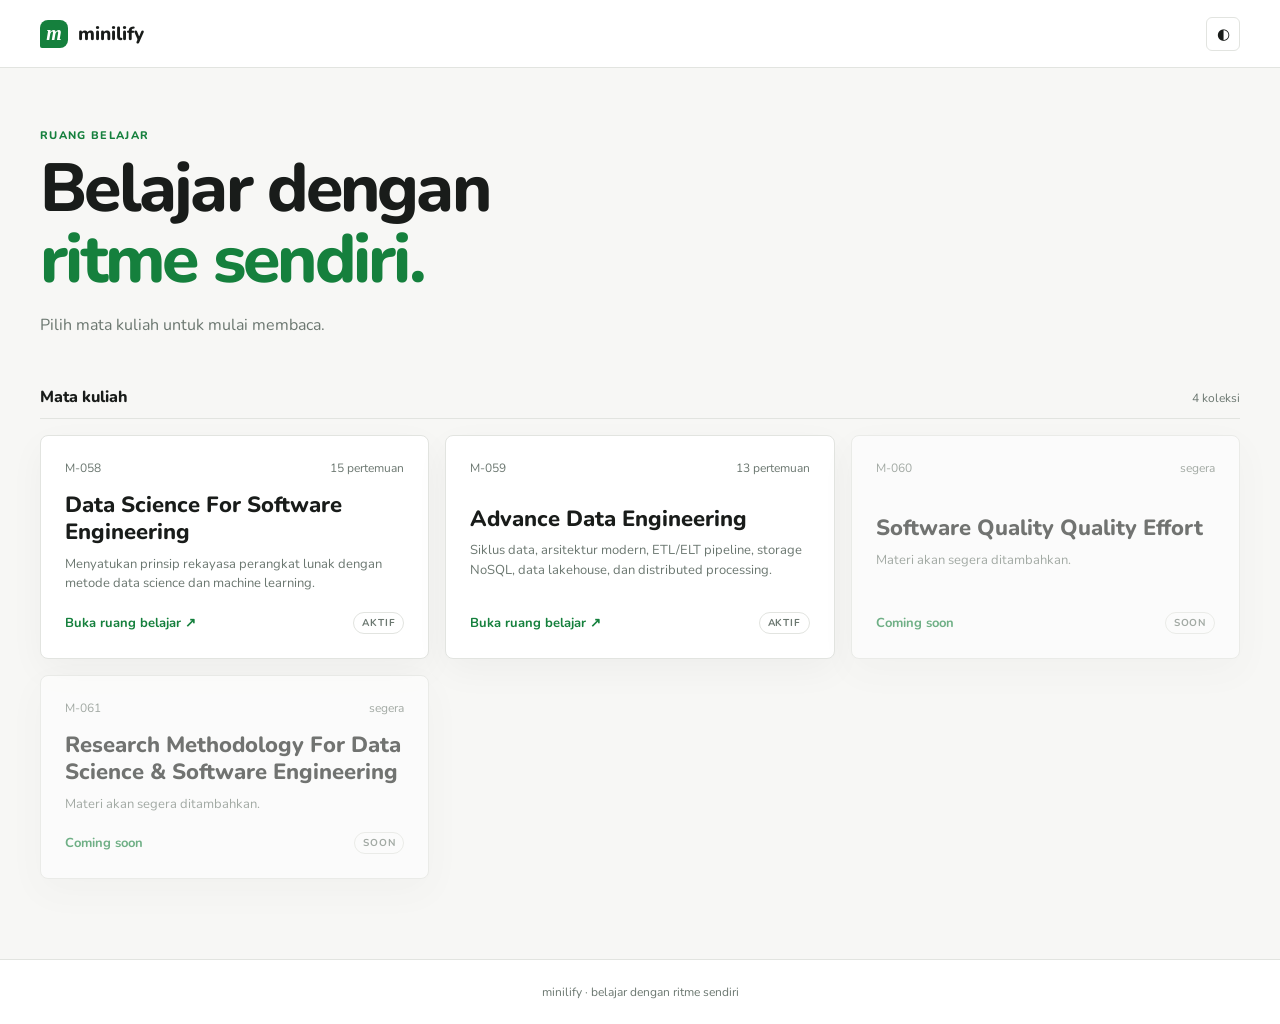
==== index.html @ 9b0f1cf8 "feat: implement notion-style kuliah portal with multi-course support" ====
<!doctype html>
<html lang="id">
<head>
  <meta charset="utf-8"><meta name="viewport" content="width=device-width,initial-scale=1">
  <title>Minilify · Ruang Belajar</title><link rel="stylesheet" href="css/style.css">
</head>
<body data-page="home">
  <header class="topbar"><a class="brand" href="index.html"><span class="brand-mark">m</span><span>minilify</span></a><div class="top-actions"><button class="icon-btn" data-theme aria-label="Ganti tema">◐</button></div></header>
  <main class="shell home-shell">
    <section class="hero reveal"><p class="kicker">RUANG BELAJAR</p><h1>Belajar dengan<br><em>ritme sendiri.</em></h1><p class="hero-copy">Pilih mata kuliah untuk mulai membaca.</p></section>
    <section class="recent-wrap" hidden><div class="section-heading"><span>Terakhir dibuka</span><small>lanjutkan dari halaman terakhir</small></div><div id="recent-list" class="recent-list"></div></section>
    <section><div class="section-heading"><span>Mata kuliah</span><small id="course-count"></small></div><div id="course-grid" class="course-grid"></div></section>
  </main>
  <footer class="footer">minilify <span>·</span> belajar dengan ritme sendiri</footer>
  <script src="js/data-store.js"></script>
  <script src="js/app.js"></script>
</body>
</html>
---- css/style.css ----
@import url('https://fonts.googleapis.com/css2?family=Nunito:wght@400;500;600;700;800&display=swap');

:root {
  --bg: #f7f7f5;
  --sidebar-bg: #f1f1ee;
  --paper: #ffffff;
  --ink: #191c1a;
  --muted: #6b7770;
  --line: #e2e4e0;
  --green: #15803d;
  --green-dark: #0f5128;
  --tint: #edf7ef;
  --shadow: 0 12px 36px #0000000a;
  --danger-bg: #fef2f2;
  --danger-ink: #b91c1c;
  color-scheme: light;
}

body.dark {
  --bg: #131715;
  --sidebar-bg: #181d19;
  --paper: #1e2420;
  --ink: #e8eee9;
  --muted: #95a39a;
  --line: #2d3830;
  --green: #4ade80;
  --green-dark: #86efac;
  --tint: #1b2e22;
  --shadow: 0 12px 36px #00000030;
  --danger-bg: #371717;
  --danger-ink: #fca5a5;
  color-scheme: dark;
}

* { box-sizing: border-box; }
html, body { height: 100%; margin: 0; }
body {
  background: var(--bg);
  color: var(--ink);
  font-family: 'Nunito', sans-serif;
  transition: background .2s, color .2s;
  overflow-x: hidden;
}

a { color: inherit; text-decoration: none; }
button, label { font: inherit; cursor: pointer; }

/* Home Page */
.topbar {
  height: 68px;
  padding: 0 max(24px, calc((100vw - 1200px) / 2));
  display: flex;
  align-items: center;
  justify-content: space-between;
  border-bottom: 1px solid var(--line);
  background: var(--paper);
}
.brand { display: flex; align-items: center; gap: 10px; font-weight: 800; font-size: 19px; }
.brand-mark {
  display: grid;
  place-items: center;
  width: 28px;
  height: 28px;
  border-radius: 8px 8px 8px 2px;
  background: var(--green);
  color: #fff;
  font-family: Georgia, serif;
  font-style: italic;
  font-size: 20px;
}
.top-actions { display: flex; align-items: center; gap: 12px; }
.icon-btn {
  border: 1px solid var(--line);
  background: var(--paper);
  color: var(--ink);
  width: 34px;
  height: 34px;
  border-radius: 6px;
  display: grid;
  place-items: center;
  font-size: 15px;
  transition: .15s background, .15s border-color;
}
.icon-btn:hover { background: var(--bg); border-color: var(--green); }
.shell { width: min(1200px, calc(100% - 48px)); margin: auto; }
.home-shell { padding: 60px 0 80px; }
.hero { max-width: 640px; margin-bottom: 50px; }
.kicker { font-size: 11px; letter-spacing: .12em; font-weight: 800; color: var(--green); margin: 0 0 10px; text-transform: uppercase; }
.hero h1 { font-size: clamp(40px, 6vw, 68px); line-height: 1.05; letter-spacing: -.04em; margin: 0; font-weight: 800; }
.hero h1 em { color: var(--green); font-style: normal; }
.hero-copy { color: var(--muted); font-size: 16px; margin-top: 18px; }
.section-heading { display: flex; justify-content: space-between; align-items: baseline; margin: 0 0 16px; border-bottom: 1px solid var(--line); padding-bottom: 10px; }
.section-heading span { font-weight: 800; }
.section-heading small { color: var(--muted); font-size: 12px; }
.course-grid { display: grid; grid-template-columns: repeat(auto-fit, minmax(320px, 1fr)); gap: 16px; }
.course-card {
  min-height: 190px;
  padding: 24px;
  border: 1px solid var(--line);
  border-radius: 8px;
  background: var(--paper);
  box-shadow: var(--shadow);
  display: flex;
  flex-direction: column;
  justify-content: space-between;
  transition: transform .15s, border-color .15s;
}
.course-card:hover { transform: translateY(-3px); border-color: var(--green); }
.course-card.soon { opacity: .6; pointer-events: none; }
.course-meta, .course-foot { display: flex; justify-content: space-between; align-items: center; }
.course-meta { color: var(--muted); font-size: 12px; }
.course-card h2 { font-size: 22px; line-height: 1.25; margin: 16px 0 8px; font-weight: 800; }
.course-card p { font-size: 13px; color: var(--muted); line-height: 1.5; margin: 0; }
.course-foot { color: var(--green); font-size: 13px; font-weight: 700; margin-top: 18px; }
.badge { font-size: 10px; letter-spacing: .08em; text-transform: uppercase; color: var(--muted); border: 1px solid var(--line); padding: 3px 8px; border-radius: 20px; }
.recent-wrap { margin-bottom: 48px; }
.recent-list { display: grid; grid-template-columns: repeat(auto-fit, minmax(240px, 1fr)); gap: 12px; }
.recent-item { border-left: 3px solid var(--green); padding: 14px; background: var(--paper); font-size: 13px; border-radius: 0 6px 6px 0; border-block: 1px solid var(--line); border-right: 1px solid var(--line); }
.recent-item small { display: block; color: var(--muted); margin-top: 4px; }
.footer { padding: 24px; text-align: center; border-top: 1px solid var(--line); font-size: 12px; color: var(--muted); background: var(--paper); }

/* Notion Workspace Layout */
.notion-layout { display: flex; height: 100vh; overflow: hidden; }

/* Sidebar */
.notion-sidebar {
  width: 280px;
  flex-shrink: 0;
  background: var(--sidebar-bg);
  border-right: 1px solid var(--line);
  display: flex;
  flex-direction: column;
  height: 100%;
  user-select: none;
  z-index: 30;
}
.sidebar-header { padding: 18px 18px 14px; border-bottom: 1px solid var(--line); }
.sidebar-back { display: inline-block; font-size: 12px; color: var(--muted); font-weight: 600; margin-bottom: 12px; }
.sidebar-back:hover { color: var(--green); }
.sidebar-course-info { display: flex; flex-direction: column; gap: 4px; }
.course-code-badge { font-size: 10px; letter-spacing: .08em; font-weight: 800; color: var(--green); }
.sidebar-course-info h2 { font-size: 14px; line-height: 1.35; margin: 0; font-weight: 800; }
.sidebar-nav-title { font-size: 11px; letter-spacing: .12em; color: var(--muted); font-weight: 800; padding: 16px 18px 8px; }
.sidebar-nav { flex: 1; overflow-y: auto; padding: 0 10px 18px; display: flex; flex-direction: column; gap: 2px; }
.sidebar-item {
  display: flex;
  align-items: center;
  gap: 10px;
  width: 100%;
  text-align: left;
  background: transparent;
  border: 0;
  padding: 8px 10px;
  border-radius: 6px;
  color: var(--ink);
  font-size: 13px;
  transition: background .12s, color .12s;
}
.sidebar-item:hover { background: color-mix(in srgb, var(--line) 40%, transparent); }
.sidebar-item.active { background: var(--tint); color: var(--green-dark); font-weight: 700; }
.sidebar-item.planned { opacity: .55; }
.session-badge {
  flex-shrink: 0;
  font-size: 11px;
  font-weight: 700;
  color: var(--muted);
  width: 22px;
  height: 22px;
  display: grid;
  place-items: center;
  border-radius: 4px;
  background: color-mix(in srgb, var(--line) 50%, transparent);
}
.sidebar-item.active .session-badge { background: var(--green); color: #fff; }
.session-nav-title { flex: 1; min-width: 0; overflow: hidden; text-overflow: ellipsis; white-space: nowrap; }
.session-nav-status { font-size: 10px; color: var(--muted); text-transform: uppercase; letter-spacing: .08em; }
.sidebar-footer { padding: 12px 18px; border-top: 1px solid var(--line); }
.sidebar-action-btn { width: 100%; border: 1px solid var(--line); background: var(--paper); color: var(--ink); padding: 8px; border-radius: 6px; font-size: 12px; font-weight: 600; text-align: center; }

/* Main Workspace */
.notion-workspace { flex: 1; min-width: 0; display: flex; flex-direction: column; height: 100%; background: var(--paper); }
.notion-topbar {
  height: 54px;
  padding: 0 24px;
  border-bottom: 1px solid var(--line);
  display: flex;
  align-items: center;
  justify-content: space-between;
  flex-shrink: 0;
  background: var(--paper);
}
.topbar-left { display: flex; align-items: center; gap: 12px; min-width: 0; }
.mobile-menu-btn { display: none; }
.breadcrumbs { display: flex; align-items: center; gap: 8px; font-size: 13px; color: var(--muted); min-width: 0; }
.breadcrumbs span { overflow: hidden; text-overflow: ellipsis; white-space: nowrap; }
.breadcrumbs .sep { opacity: .4; }
.topbar-actions { display: flex; align-items: center; gap: 8px; }
.topbar-btn {
  display: flex;
  align-items: center;
  gap: 6px;
  border: 1px solid var(--line);
  background: var(--paper);
  color: var(--ink);
  padding: 6px 12px;
  border-radius: 6px;
  font-size: 12px;
  font-weight: 700;
  transition: .15s background, .15s border-color;
}
.topbar-btn:hover { background: var(--tint); border-color: var(--green); color: var(--green); }
.btn-icon { color: var(--green); font-size: 13px; }

/* Document Content (Notion Scroll) */
.notion-content-scroll { flex: 1; overflow-y: auto; padding: 48px 28px 90px; }
.notion-doc { max-width: 780px; margin: 0 auto; line-height: 1.75; }
.doc-header { margin-bottom: 40px; padding-bottom: 24px; border-bottom: 1px solid var(--line); }
.doc-title { font-size: clamp(32px, 4.5vw, 46px); line-height: 1.15; letter-spacing: -.035em; margin: 10px 0 16px; font-weight: 800; }
.doc-lead { font-size: 18px; color: var(--muted); line-height: 1.6; margin: 0; }
.doc-section { margin-bottom: 48px; }
.section-label { font-size: 11px; letter-spacing: .12em; font-weight: 800; text-transform: uppercase; color: var(--green); margin-bottom: 6px; }
.section-title { font-size: clamp(22px, 3vw, 28px); line-height: 1.25; letter-spacing: -.02em; margin: 0 0 18px; font-weight: 800; }
.section-text p { font-size: 16px; margin: 0 0 16px; color: var(--ink); }

/* Callout Box */
.callout {
  display: flex;
  gap: 14px;
  margin: 24px 0;
  padding: 16px 18px;
  background: var(--tint);
  border-left: 3px solid var(--green);
  border-radius: 0 6px 6px 0;
  font-size: 14px;
  line-height: 1.6;
  color: var(--green-dark);
}
.callout-symbol { font-size: 18px; flex-shrink: 0; }

/* Interactive Diagrams */
.diagram { margin: 32px 0; padding: 24px; background: var(--bg); border: 1px solid var(--line); border-radius: 8px; }
.diagram-title { font-size: 11px; color: var(--green); font-weight: 800; text-transform: uppercase; letter-spacing: .08em; margin-bottom: 18px; }
.visual-note { display: grid; grid-template-columns: minmax(0, 1.2fr) minmax(140px, .8fr); gap: 16px; align-items: center; margin-bottom: 20px; }
.visual-note img { width: 100%; max-height: 220px; object-fit: contain; background: #fff; border: 1px solid var(--line); border-radius: 6px; }
.visual-note p { margin: 0; font-size: 13px; line-height: 1.5; color: var(--muted); }
.split-animation { padding: 16px; border: 1px solid var(--line); background: var(--paper); border-radius: 6px; margin: 16px 0 24px; }
.split-label { font-weight: 800; font-size: 13px; margin-bottom: 8px; }
.split-bar { display: flex; height: 42px; border-radius: 4px; overflow: hidden; }
.split-bar i { display: grid; place-items: center; color: #fff; font-style: normal; font-size: 11px; font-weight: 800; }
.train-part { width: 80%; background: var(--green); }
.test-part { width: 20%; background: #6b9c7b; }
.split-caption { color: var(--muted); font-size: 12px; margin-top: 8px; }
.folds { display: grid; grid-template-columns: repeat(10, 1fr); gap: 4px; }
.folds i { height: 48px; background: var(--green); opacity: .35; border-radius: 2px; }
.folds i:nth-child(3n) { opacity: .9; }
.fold-note { display: flex; justify-content: space-between; color: var(--muted); font-size: 12px; margin-top: 10px; }
.flow { display: flex; align-items: center; gap: 8px; overflow-x: auto; padding-bottom: 6px; }
.flow span { flex: 1; min-width: 90px; text-align: center; padding: 12px 6px; background: var(--paper); border: 1px solid var(--line); font-weight: 700; font-size: 12px; border-radius: 4px; }
.flow b { color: var(--green); font-size: 16px; }
.pipeline-animation { display: flex; gap: 8px; align-items: center; overflow-x: auto; padding: 10px 0; }
.pipeline-node { min-width: 90px; padding: 12px 8px; text-align: center; border: 1px solid var(--green); background: var(--paper); font-size: 12px; font-weight: 800; border-radius: 4px; }
.inference-line { display: flex; align-items: center; gap: 8px; color: var(--muted); font-size: 12px; margin-top: 14px; }
.inference-line i { width: 36px; height: 3px; background: var(--green); }
.inference-line strong { color: var(--green); }

/* Document Footer */
.doc-footer { margin-top: 60px; padding-top: 32px; border-top: 1px solid var(--line); }
.doc-cta-card { display: flex; justify-content: space-between; align-items: center; flex-wrap: wrap; gap: 16px; padding: 22px; background: var(--bg); border: 1px solid var(--line); border-radius: 8px; margin-bottom: 24px; }
.doc-cta-card h3 { font-size: 18px; margin: 4px 0 6px; font-weight: 800; }
.doc-cta-card p { font-size: 13px; color: var(--muted); margin: 0; }
.cta-actions { display: flex; gap: 10px; align-items: center; }
.primary { background: var(--green); color: #fff; border: 0; padding: 10px 18px; border-radius: 6px; font-weight: 700; font-size: 13px; transition: opacity .15s; }
.primary:hover { opacity: .9; }
.primary.full-width { width: 100%; padding: 12px; }
.icon-outline-btn { border: 1px solid var(--line); background: var(--paper); color: var(--ink); padding: 9px 15px; border-radius: 6px; font-size: 13px; font-weight: 700; }
.doc-nav-row { display: flex; justify-content: space-between; gap: 12px; }
.doc-nav-btn { background: transparent; border: 1px solid var(--line); padding: 12px 16px; border-radius: 6px; font-size: 13px; font-weight: 700; color: var(--ink); transition: .15s border-color, .15s background; }
.doc-nav-btn:hover { border-color: var(--green); background: var(--tint); color: var(--green); }
.doc-empty-state { text-align: center; padding: 80px 20px; }
.doc-empty-state h1 { font-size: 32px; margin: 12px 0; }
.empty-lead { color: var(--muted); font-size: 16px; }

/* Right Drawers & Backdrops */
.drawer-backdrop, .sidebar-backdrop {
  position: fixed;
  inset: 0;
  background: #00000055;
  backdrop-filter: blur(2px);
  z-index: 40;
  opacity: 0;
  pointer-events: none;
  transition: opacity .2s;
}
.drawer-backdrop.open, .sidebar-backdrop.open { opacity: 1; pointer-events: auto; }
.right-drawer {
  position: fixed;
  top: 0;
  right: 0;
  width: min(520px, 94vw);
  height: 100vh;
  background: var(--paper);
  border-left: 1px solid var(--line);
  box-shadow: -8px 0 32px #00000018;
  z-index: 50;
  transform: translateX(100%);
  transition: transform .24s cubic-bezier(.16, 1, .3, 1);
  display: flex;
  flex-direction: column;
}
.right-drawer.open { transform: translateX(0); }
.drawer-head { padding: 18px 22px; border-bottom: 1px solid var(--line); display: flex; justify-content: space-between; align-items: center; }
.drawer-head h3 { font-size: 18px; margin: 4px 0 0; font-weight: 800; }
.close-btn { width: 30px; height: 30px; font-size: 14px; }

/* Notes Drawer */
.notes-tools { display: flex; flex-wrap: wrap; gap: 8px; padding: 12px 22px; border-bottom: 1px solid var(--line); background: var(--bg); }
.notes-tools button, .notes-tools label { border: 1px solid var(--line); background: var(--paper); padding: 6px 10px; font-size: 12px; font-weight: 600; border-radius: 4px; color: var(--ink); }
.notes-canvas { flex: 1; overflow-y: auto; padding: 20px 22px; outline: none; font-size: 15px; line-height: 1.7; }
.notes-canvas:empty:before { content: attr(data-placeholder); color: var(--muted); pointer-events: none; }
.note-block { background: var(--bg); padding: 12px; margin-bottom: 10px; border-left: 3px solid var(--green); border-radius: 0 4px 4px 0; }
.notes-canvas img { display: block; max-width: 100%; max-height: 240px; margin: 10px 0; border-radius: 4px; border: 1px solid var(--line); }
.save-state { font-size: 11px; color: var(--muted); padding: 8px 22px; margin: 0; border-top: 1px solid var(--line); }

/* Quiz Drawer */
.quiz-body { flex: 1; overflow-y: auto; padding: 20px 22px; }
.quiz-info-card { padding: 14px; background: var(--tint); border-left: 3px solid var(--green); border-radius: 0 6px 6px 0; margin-bottom: 20px; }
.quiz-info-card h4 { font-size: 15px; margin: 4px 0; font-weight: 800; color: var(--green-dark); }
.quiz-info-card p { font-size: 13px; color: var(--muted); margin: 0; }
.quiz-questions-list { display: flex; flex-direction: column; gap: 18px; margin-bottom: 24px; }
.quiz-card { padding: 16px; border: 1px solid var(--line); border-radius: 8px; background: var(--bg); }
.quiz-card-head { margin-bottom: 8px; }
.quiz-card-num { font-size: 11px; letter-spacing: .08em; font-weight: 800; color: var(--green); text-transform: uppercase; }
.quiz-card-prompt { font-size: 15px; font-weight: 700; line-height: 1.45; margin: 0 0 14px; }
.quiz-choice-group { display: flex; flex-direction: column; gap: 8px; }
.quiz-choice-item {
  display: flex;
  align-items: center;
  gap: 10px;
  padding: 10px 12px;
  border: 1px solid var(--line);
  background: var(--paper);
  border-radius: 6px;
  font-size: 13px;
  line-height: 1.4;
  transition: .15s border-color, .15s background;
}
.quiz-choice-item:hover { border-color: var(--green); }
.quiz-choice-item:has(input:checked) { border-color: var(--green); background: var(--tint); font-weight: 700; }
.quiz-choice-item input { accent-color: var(--green); }
.quiz-form-actions { padding-bottom: 20px; }
.quiz-result-box { padding: 20px; background: var(--bg); border: 1px solid var(--line); border-radius: 8px; margin-bottom: 24px; text-align: center; }
.quiz-score-display { display: flex; flex-direction: column; gap: 4px; margin: 12px 0; }
.score-number { font-size: 38px; font-weight: 800; color: var(--green); line-height: 1; }
.score-label { font-size: 14px; font-weight: 700; }
.score-desc { font-size: 13px; color: var(--muted); margin: 0 0 18px; }
.quiz-actions-row { display: flex; justify-content: center; gap: 10px; }
.quiz-wrong-breakdown h5 { font-size: 14px; margin: 0 0 14px; font-weight: 800; }
.wrong-items { display: flex; flex-direction: column; gap: 14px; }
.wrong-item { padding: 14px; border: 1px solid var(--line); border-radius: 6px; background: var(--bg); font-size: 13px; }
.wrong-q { margin: 0 0 8px; font-weight: 700; line-height: 1.4; }
.wrong-answers-diff { display: flex; flex-direction: column; gap: 4px; margin-bottom: 8px; }
.badge-wrong { color: var(--danger-ink); background: var(--danger-bg); padding: 4px 8px; border-radius: 4px; font-size: 12px; }
.badge-right { color: var(--green); background: var(--tint); padding: 4px 8px; border-radius: 4px; font-size: 12px; font-weight: 700; }
.wrong-exp { margin: 6px 0 0; color: var(--muted); font-size: 12px; line-height: 1.45; }
.quiz-empty-box { text-align: center; padding: 40px 10px; color: var(--muted); }

/* Responsive */
@media (max-width: 860px) {
  .notion-sidebar {
    position: fixed;
    top: 0;
    bottom: 0;
    left: 0;
    transform: translateX(-100%);
    transition: transform .22s cubic-bezier(.16, 1, .3, 1);
  }
  .notion-sidebar.open { transform: translateX(0); }
  .mobile-menu-btn { display: grid; }
  .notion-content-scroll { padding: 32px 18px 70px; }
  .doc-title { font-size: 30px; }
  .visual-note { grid-template-columns: 1fr; }
  .doc-nav-row { flex-direction: column; }
  .doc-nav-btn { text-align: center; }
}
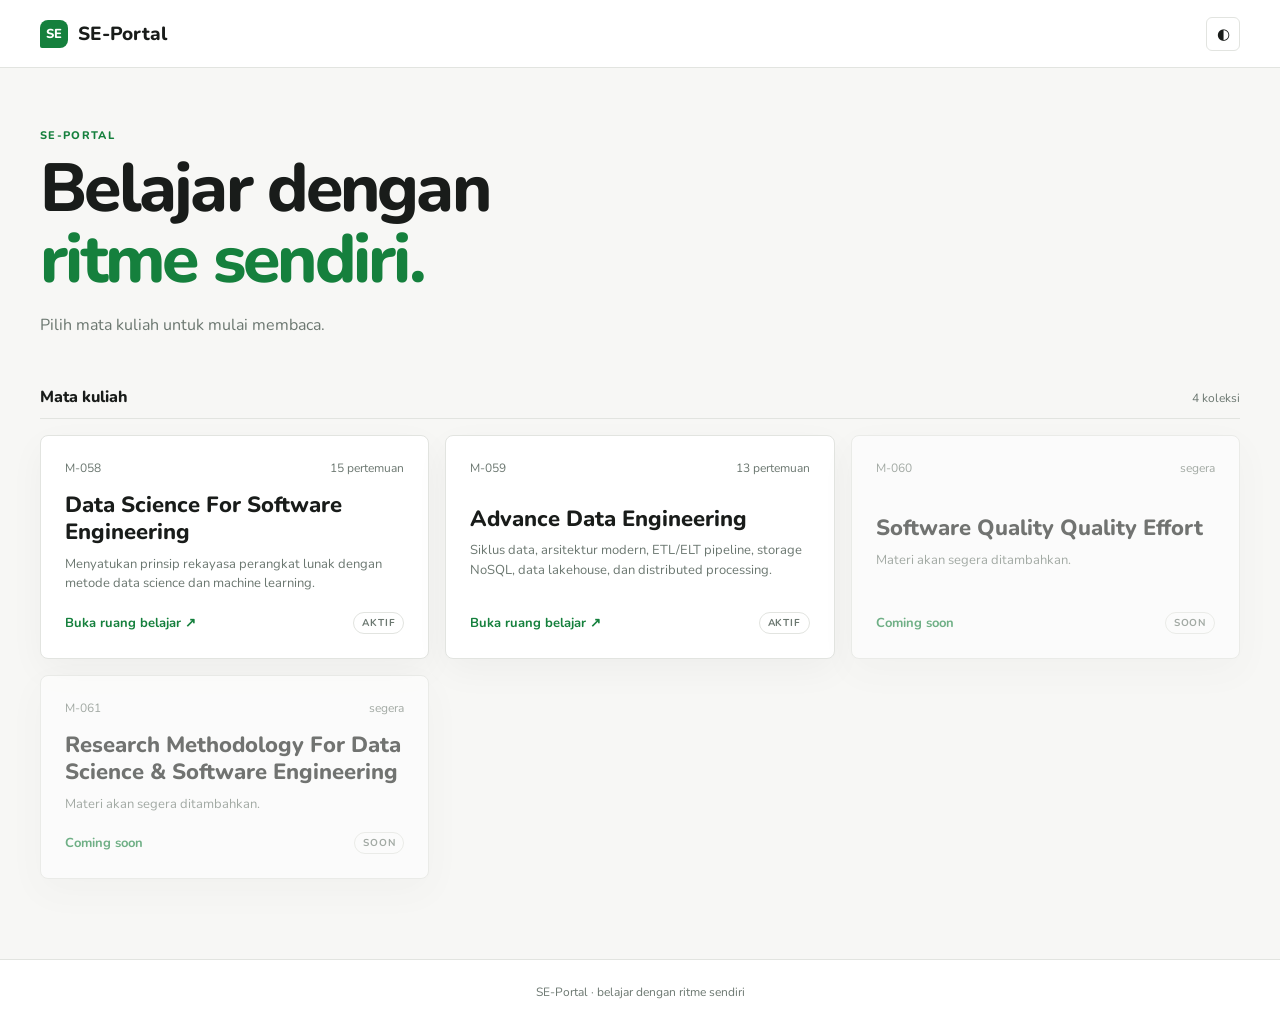
==== commit ab370909: "refactor: rename branding to SE-Portal and remove container configs" ====
--- a/index.html
+++ b/index.html
@@ -2,16 +2,16 @@
 <html lang="id">
 <head>
   <meta charset="utf-8"><meta name="viewport" content="width=device-width,initial-scale=1">
-  <title>Minilify · Ruang Belajar</title><link rel="stylesheet" href="css/style.css">
+  <title>SE-Portal</title><link rel="stylesheet" href="css/style.css">
 </head>
 <body data-page="home">
-  <header class="topbar"><a class="brand" href="index.html"><span class="brand-mark">m</span><span>minilify</span></a><div class="top-actions"><button class="icon-btn" data-theme aria-label="Ganti tema">◐</button></div></header>
+  <header class="topbar"><a class="brand" href="index.html"><span class="brand-mark">SE</span><span>SE-Portal</span></a><div class="top-actions"><button class="icon-btn" data-theme aria-label="Ganti tema">◐</button></div></header>
   <main class="shell home-shell">
-    <section class="hero reveal"><p class="kicker">RUANG BELAJAR</p><h1>Belajar dengan<br><em>ritme sendiri.</em></h1><p class="hero-copy">Pilih mata kuliah untuk mulai membaca.</p></section>
+    <section class="hero reveal"><p class="kicker">SE-PORTAL</p><h1>Belajar dengan<br><em>ritme sendiri.</em></h1><p class="hero-copy">Pilih mata kuliah untuk mulai membaca.</p></section>
     <section class="recent-wrap" hidden><div class="section-heading"><span>Terakhir dibuka</span><small>lanjutkan dari halaman terakhir</small></div><div id="recent-list" class="recent-list"></div></section>
     <section><div class="section-heading"><span>Mata kuliah</span><small id="course-count"></small></div><div id="course-grid" class="course-grid"></div></section>
   </main>
-  <footer class="footer">minilify <span>·</span> belajar dengan ritme sendiri</footer>
+  <footer class="footer">SE-Portal <span>·</span> belajar dengan ritme sendiri</footer>
   <script src="js/data-store.js"></script>
   <script src="js/app.js"></script>
 </body>
--- a/css/style.css
+++ b/css/style.css
@@ -64,9 +64,9 @@
   border-radius: 8px 8px 8px 2px;
   background: var(--green);
   color: #fff;
-  font-family: Georgia, serif;
-  font-style: italic;
-  font-size: 20px;
+  font-weight: 800;
+  font-size: 13px;
+  letter-spacing: -.02em;
 }
 .top-actions { display: flex; align-items: center; gap: 12px; }
 .icon-btn {
